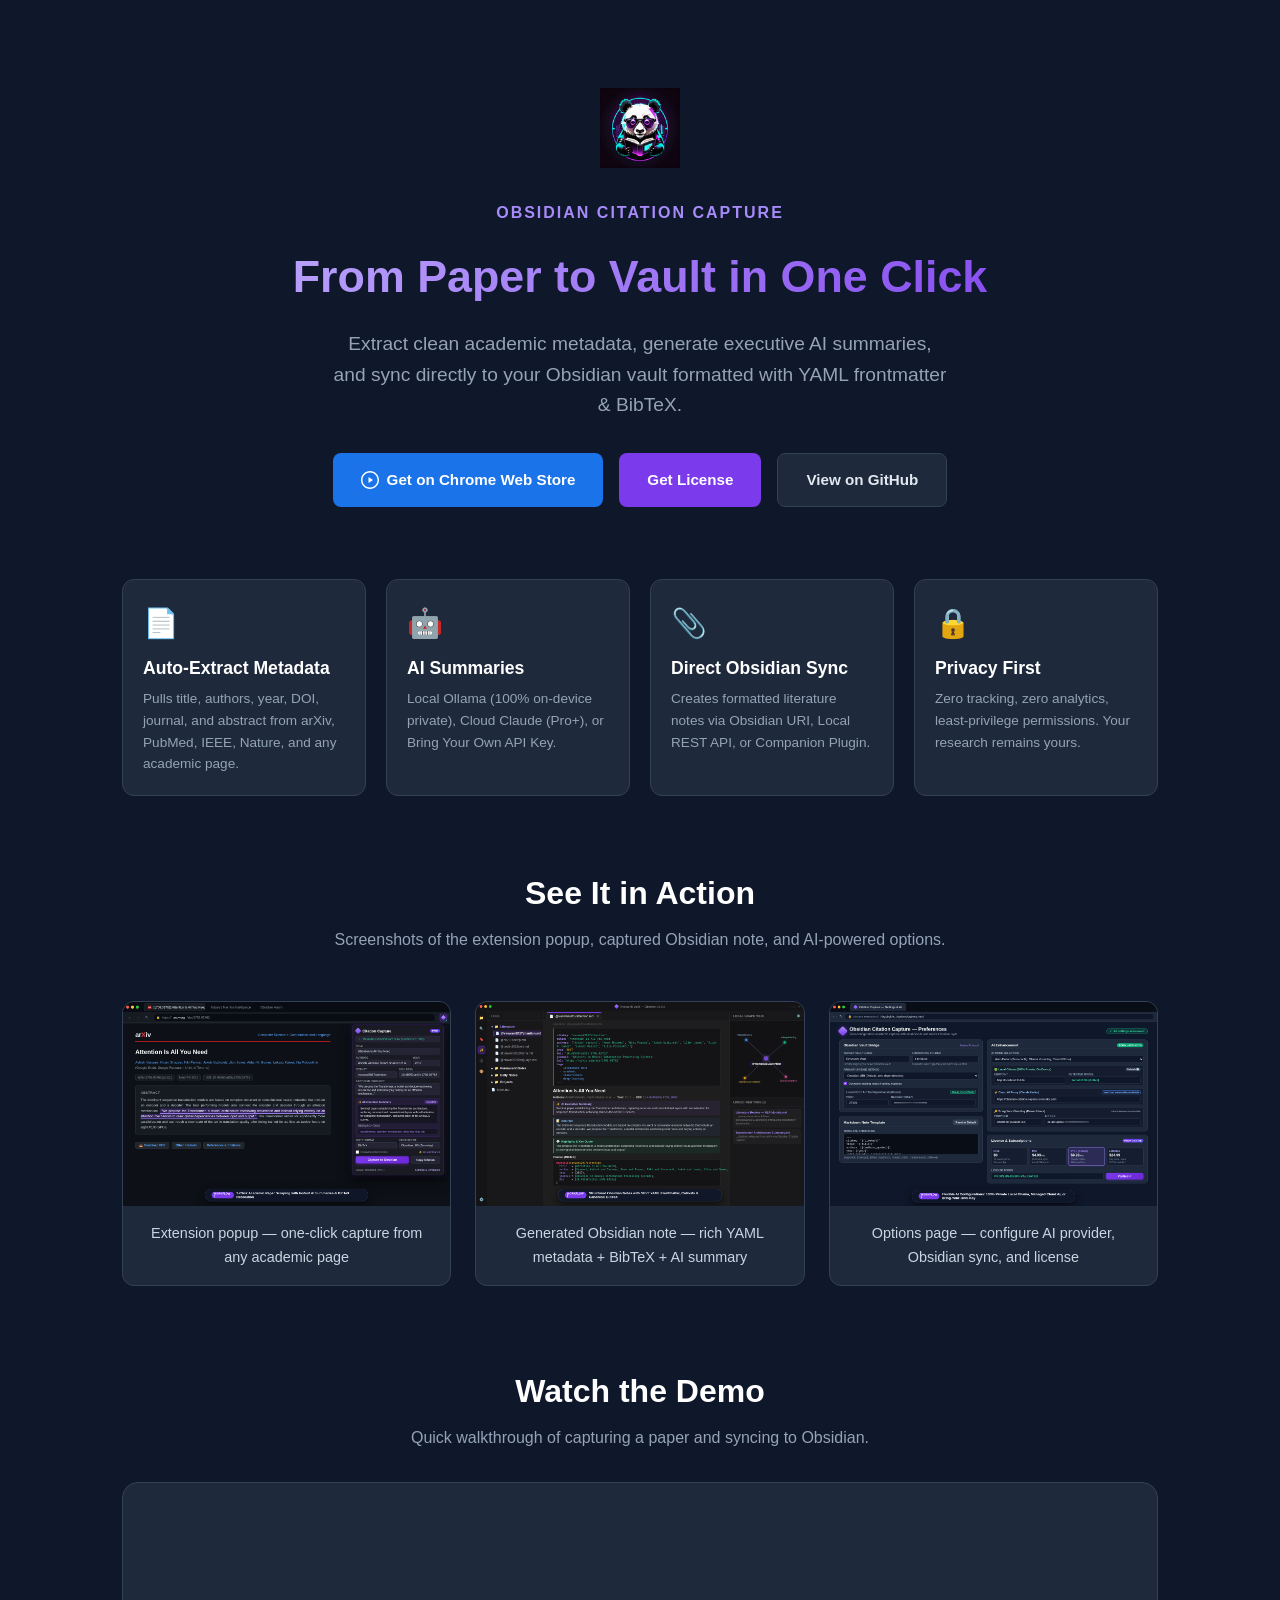
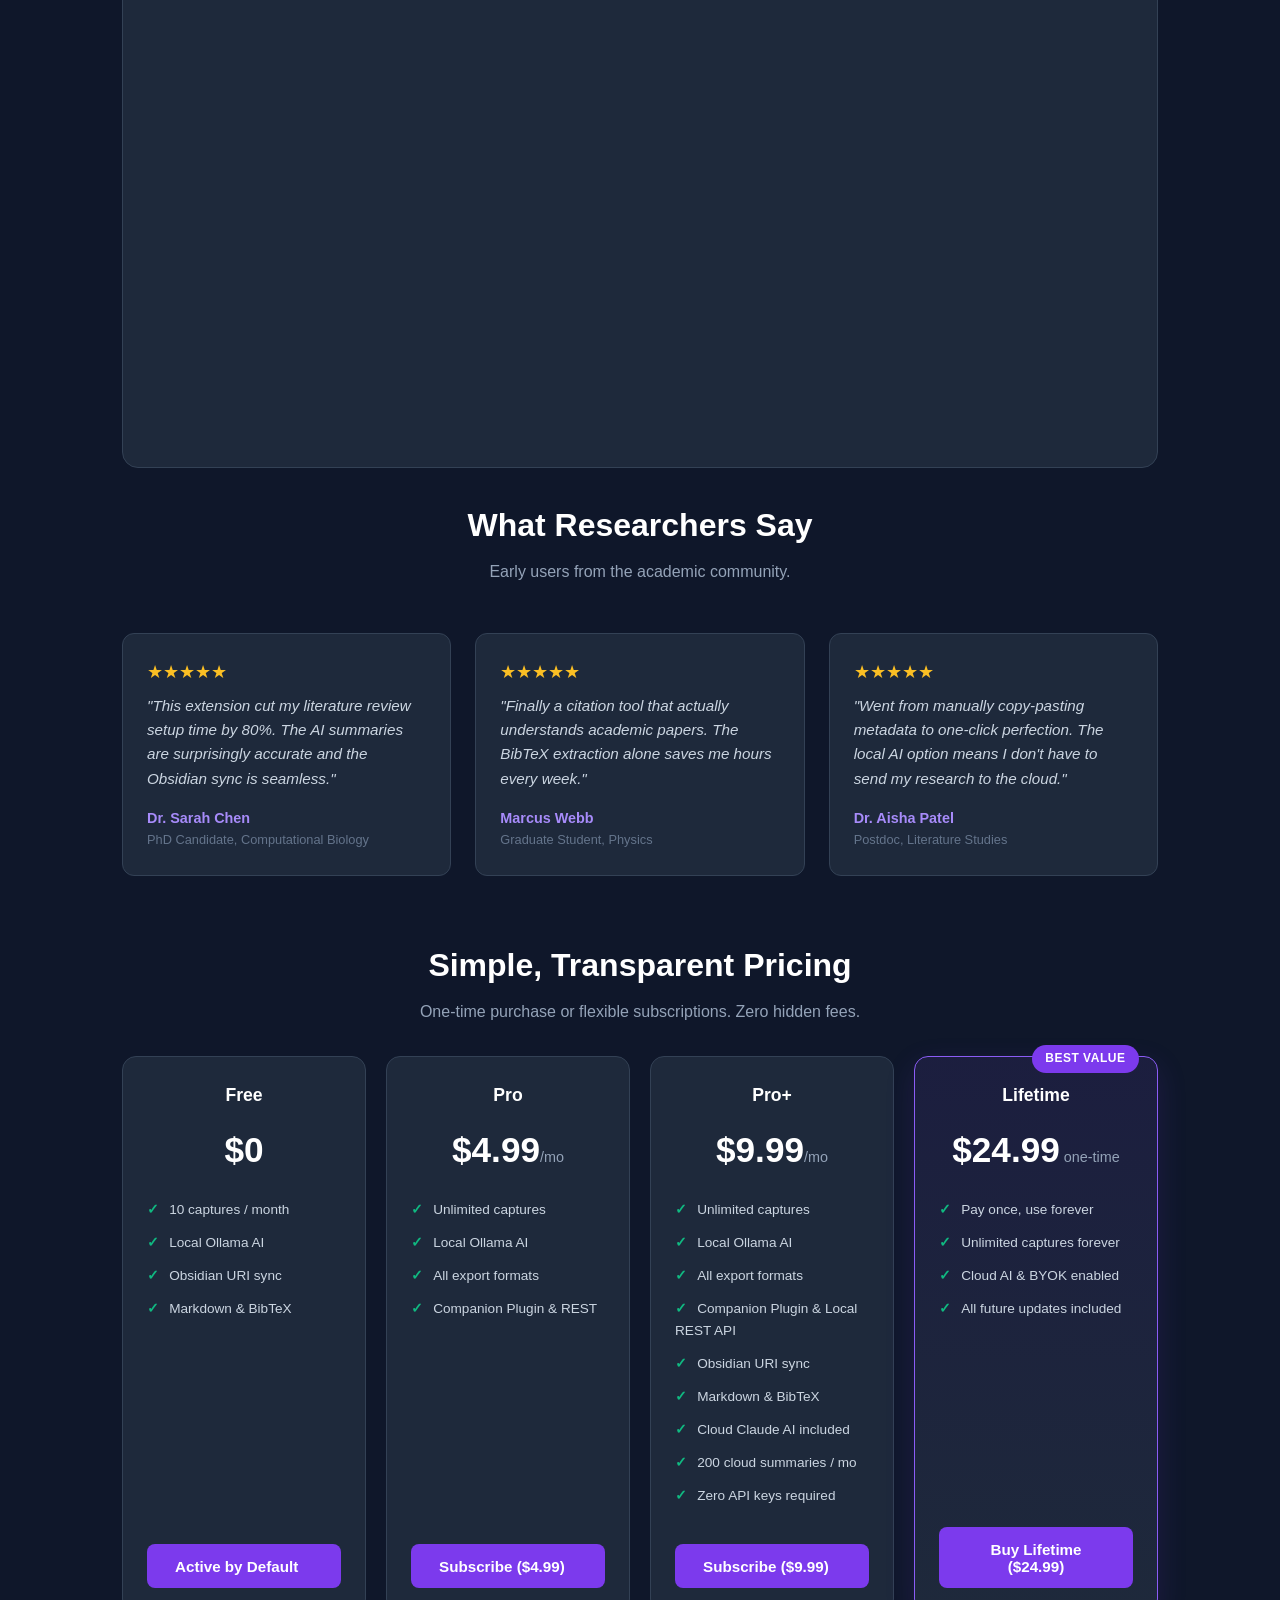
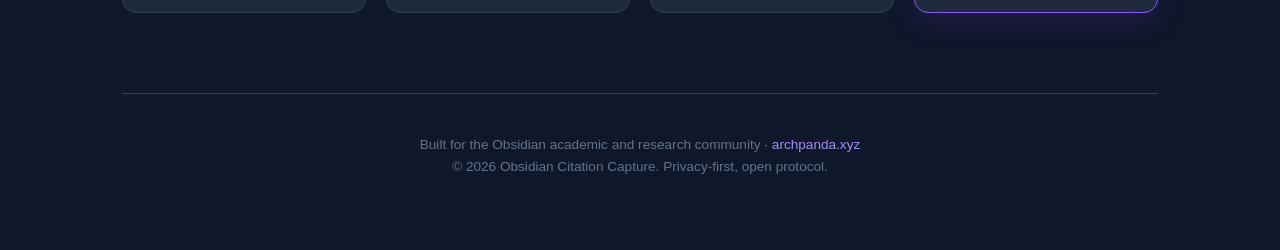
==== static/obsidian-citation-capture/index.html @ e4b8057d "Keep published site pages and their stylesheet assets together" ====
<!DOCTYPE html>
<html lang="en">
<head>
  <meta charset="UTF-8">
  <meta name="viewport" content="width=device-width, initial-scale=1.0">
  <title>Obsidian Citation Capture — From Paper to Vault in One Click</title>
  <meta name="description" content="Chrome extension that captures academic papers with AI metadata extraction directly into your Obsidian vault.">
  <style>
    * { margin: 0; padding: 0; box-sizing: border-box; }
    body {
      font-family: -apple-system, BlinkMacSystemFont, 'Segoe UI', Roboto, sans-serif;
      background: #0f172a;
      color: #f1f5f9;
      line-height: 1.6;
      min-height: 100vh;
    }
    .container { max-width: 1100px; margin: 0 auto; padding: 2rem; }
    header { text-align: center; padding: 3.5rem 0 2rem; }
    .logo { font-size: 1rem; color: #a78bfa; margin-bottom: 1rem; letter-spacing: 2px; text-transform: uppercase; font-weight: 700; }
    .hero-icon { width: 80px; height: 80px; margin-bottom: 1.5rem; }
    h1 { font-size: 2.8rem; background: linear-gradient(135deg, #c4b5fd, #7c3aed); -webkit-background-clip: text; -webkit-text-fill-color: transparent; margin-bottom: 1rem; font-weight: 800; }
    .subtitle { font-size: 1.2rem; color: #94a3b8; max-width: 620px; margin: 0 auto; }
    .cta-group { margin-top: 2rem; display: flex; gap: 1rem; justify-content: center; flex-wrap: wrap; }
    .btn { padding: 0.85rem 1.75rem; border-radius: 8px; text-decoration: none; font-weight: 600; font-size: 0.95rem; transition: all 0.2s; border: none; cursor: pointer; display: inline-flex; align-items: center; gap: 0.5rem; }
    .btn-primary { background: #7c3aed; color: white; }
    .btn-primary:hover { background: #6d28d9; transform: translateY(-2px); box-shadow: 0 10px 25px rgba(124, 58, 237, 0.35); }
    .btn-secondary { background: #1e293b; color: #e2e8f0; border: 1px solid #334155; }
    .btn-secondary:hover { background: #334155; transform: translateY(-2px); }
    .btn-chrome { background: #1a73e8; color: white; }
    .btn-chrome:hover { background: #1557b0; transform: translateY(-2px); }
    .btn-chrome svg { width: 18px; height: 18px; }
    .features { display: grid; grid-template-columns: repeat(auto-fit, minmax(220px, 1fr)); gap: 1.25rem; padding: 2.5rem 0; }
    .feature-card { background: #1e293b; border: 1px solid #334155; border-radius: 12px; padding: 1.25rem; transition: transform 0.2s, border-color 0.2s; }
    .feature-card:hover { transform: translateY(-4px); border-color: #7c3aed; }
    .feature-icon { font-size: 1.8rem; margin-bottom: 0.5rem; }
    h3 { color: #ffffff; margin-bottom: 0.4rem; font-size: 1.1rem; }
    .feature-card p { font-size: 0.85rem; color: #94a3b8; }

    /* Screenshots Section */
    .section-title { text-align: center; font-size: 2rem; color: #ffffff; margin-top: 2rem; margin-bottom: 0.5rem; }
    .section-sub { text-align: center; color: #94a3b8; margin-bottom: 2rem; font-size: 1rem; }
    .screenshots { display: grid; grid-template-columns: repeat(auto-fit, minmax(300px, 1fr)); gap: 1.5rem; padding: 1rem 0 3rem; }
    .screenshot-card { background: #1e293b; border: 1px solid #334155; border-radius: 12px; overflow: hidden; transition: transform 0.2s, border-color 0.2s; }
    .screenshot-card:hover { transform: translateY(-4px); border-color: #7c3aed; }
    .screenshot-card img { width: 100%; height: auto; display: block; }
    .screenshot-card p { padding: 1rem; font-size: 0.9rem; color: #cbd5e1; text-align: center; }

    /* Video Section */
    .video-section { background: #1e293b; border: 1px solid #334155; border-radius: 16px; padding: 3rem 2rem; text-align: center; margin: 2rem 0; }
    .video-placeholder { background: #0f172a; border: 2px dashed #334155; border-radius: 12px; padding: 3rem 2rem; margin-top: 1.5rem; }
    .video-placeholder p { color: #64748b; font-size: 1rem; }

    /* Testimonials */
    .testimonials { display: grid; grid-template-columns: repeat(auto-fit, minmax(280px, 1fr)); gap: 1.5rem; padding: 1rem 0 3rem; }
    .testimonial-card { background: #1e293b; border: 1px solid #334155; border-radius: 12px; padding: 1.5rem; }
    .testimonial-card p { font-style: italic; color: #cbd5e1; margin-bottom: 1rem; font-size: 0.95rem; }
    .testimonial-card .author { color: #a78bfa; font-weight: 600; font-size: 0.9rem; }
    .testimonial-card .role { color: #64748b; font-size: 0.8rem; }
    .stars { color: #fbbf24; margin-bottom: 0.5rem; font-size: 1.1rem; }

    .pricing-title { text-align: center; color: #ffffff; margin-top: 1rem; margin-bottom: 0.5rem; font-size: 2rem; }
    .pricing-sub { text-align: center; color: #94a3b8; margin-bottom: 2rem; }
    .pricing { display: grid; grid-template-columns: repeat(auto-fit, minmax(200px, 1fr)); gap: 1.25rem; padding-bottom: 3rem; }
    .price-card { background: #1e293b; border: 1px solid #334155; border-radius: 14px; padding: 1.5rem; text-align: center; position: relative; display: flex; flex-direction: column; justify-content: space-between; }
    .price-card.popular { border-color: #8b5cf6; background: linear-gradient(180deg, rgba(139, 92, 246, 0.1) 0%, #1e293b 100%); box-shadow: 0 10px 30px rgba(124, 58, 237, 0.15); }
    .badge { position: absolute; top: -12px; right: 18px; background: #7c3aed; color: white; padding: 0.25rem 0.85rem; border-radius: 9999px; font-size: 0.75rem; font-weight: 700; text-transform: uppercase; letter-spacing: 0.5px; }
    .price { font-size: 2.2rem; font-weight: 800; color: #ffffff; margin: 0.75rem 0; }
    .price span { font-size: 0.9rem; font-weight: 400; color: #94a3b8; }
    ul { list-style: none; text-align: left; margin: 1rem 0; font-size: 0.85rem; }
    ul li { padding: 0.35rem 0; color: #cbd5e1; }
    ul li::before { content: "✓ "; color: #10b981; font-weight: bold; margin-right: 0.4rem; }
    .card-footer { margin-top: auto; padding-top: 1rem; }
    footer { text-align: center; padding: 2.5rem 0; border-top: 1px solid #334155; margin-top: 2rem; color: #64748b; font-size: 0.85rem; }
    a { color: #a78bfa; text-decoration: none; }
    a:hover { text-decoration: underline; }

    /* Modal */
    #success-modal { display: none; position: fixed; top: 0; left: 0; width: 100%; height: 100%; background: rgba(0,0,0,0.85); z-index: 1000; justify-content: center; align-items: center; padding: 20px; }
    .modal-content { background: #1e293b; border: 2px solid #7c3aed; border-radius: 16px; padding: 2.5rem; max-width: 520px; width: 100%; text-align: center; box-shadow: 0 25px 50px rgba(0,0,0,0.7); }
  </style>
</head>
<body>
  <div class="container">
    <header>
      <img src="images/icon-128.png" alt="Cyberpanda" alt="Obsidian Citation Capture" class="hero-icon">
      <div class="logo">Obsidian Citation Capture</div>
      <h1>From Paper to Vault in One Click</h1>
      <p class="subtitle">Extract clean academic metadata, generate executive AI summaries, and sync directly to your Obsidian vault formatted with YAML frontmatter & BibTeX.</p>
      <div class="cta-group">
        <a href="https://chromewebstore.google.com/detail/obsidian-citation-capture/oodaphanphjoihaiceepjpbgmeffkbb" target="_blank" class="btn btn-chrome">
          <svg viewBox="0 0 24 24" fill="currentColor"><path d="M12 0C5.373 0 0 5.373 0 12s5.373 12 12 12 12-5.373 12-12S18.627 0 12 0zm0 22c-5.523 0-10-4.477-10-10S6.477 2 12 2s10 4.477 10 10-4.477 10-10 10zm-2-6l6-4-6-4v8z"/></svg>
          Get on Chrome Web Store
        </a>
        <a href="#pricing" class="btn btn-primary">Get License</a>
        <a href="https://github.com/scottyad/obsidian-citation-capture" class="btn btn-secondary">View on GitHub</a>
      </div>
    </header>

    <section class="features">
      <div class="feature-card">
        <div class="feature-icon">📄</div>
        <h3>Auto-Extract Metadata</h3>
        <p>Pulls title, authors, year, DOI, journal, and abstract from arXiv, PubMed, IEEE, Nature, and any academic page.</p>
      </div>
      <div class="feature-card">
        <div class="feature-icon">🤖</div>
        <h3>AI Summaries</h3>
        <p>Local Ollama (100% on-device private), Cloud Claude (Pro+), or Bring Your Own API Key.</p>
      </div>
      <div class="feature-card">
        <div class="feature-icon">📎</div>
        <h3>Direct Obsidian Sync</h3>
        <p>Creates formatted literature notes via Obsidian URI, Local REST API, or Companion Plugin.</p>
      </div>
      <div class="feature-card">
        <div class="feature-icon">🔒</div>
        <h3>Privacy First</h3>
        <p>Zero tracking, zero analytics, least-privilege permissions. Your research remains yours.</p>
      </div>
    </section>

    <h2 class="section-title">See It in Action</h2>
    <p class="section-sub">Screenshots of the extension popup, captured Obsidian note, and AI-powered options.</p>
    <section class="screenshots">
      <div class="screenshot-card">
        <img src="images/screenshot-1.png" alt="Extension popup capturing paper metadata">
        <p>Extension popup — one-click capture from any academic page</p>
      </div>
      <div class="screenshot-card">
        <img src="images/screenshot-2.png" alt="Generated Obsidian literature note">
        <p>Generated Obsidian note — rich YAML metadata + BibTeX + AI summary</p>
      </div>
      <div class="screenshot-card">
        <img src="images/screenshot-3.png" alt="Extension options with AI settings">
        <p>Options page — configure AI provider, Obsidian sync, and license</p>
      </div>
    </section>

    <h2 class="section-title">Watch the Demo</h2>
    <p class="section-sub">Quick walkthrough of capturing a paper and syncing to Obsidian.</p>
    <section class="video-section">
      <iframe width="100%" height="480" src="https://www.youtube.com/embed/WRngXoEkcUo" title="Obsidian Citation Capture Demo" frameborder="0" allow="accelerometer; autoplay; clipboard-write; encrypted-media; gyroscope; picture-in-picture; web-share" allowfullscreen style="border-radius:12px; max-width:100%;"></iframe>
    </section>

    <h2 class="section-title">What Researchers Say</h2>
    <p class="section-sub">Early users from the academic community.</p>
    <section class="testimonials">
      <div class="testimonial-card">
        <div class="stars">★★★★★</div>
        <p>"This extension cut my literature review setup time by 80%. The AI summaries are surprisingly accurate and the Obsidian sync is seamless."</p>
        <div class="author">Dr. Sarah Chen</div>
        <div class="role">PhD Candidate, Computational Biology</div>
      </div>
      <div class="testimonial-card">
        <div class="stars">★★★★★</div>
        <p>"Finally a citation tool that actually understands academic papers. The BibTeX extraction alone saves me hours every week."</p>
        <div class="author">Marcus Webb</div>
        <div class="role">Graduate Student, Physics</div>
      </div>
      <div class="testimonial-card">
        <div class="stars">★★★★★</div>
        <p>"Went from manually copy-pasting metadata to one-click perfection. The local AI option means I don't have to send my research to the cloud."</p>
        <div class="author">Dr. Aisha Patel</div>
        <div class="role">Postdoc, Literature Studies</div>
      </div>
    </section>

    <section id="pricing">
      <h2 class="pricing-title">Simple, Transparent Pricing</h2>
      <p class="pricing-sub">One-time purchase or flexible subscriptions. Zero hidden fees.</p>
      <div class="pricing">
        <div class="price-card">
          <div>
            <h3>Free</h3>
            <div class="price">$0</div>
            <ul>
              <li>10 captures / month</li>
              <li>Local Ollama AI</li>
              <li>Obsidian URI sync</li>
              <li>Markdown & BibTeX</li>
            </ul>
          </div>
          <div class="card-footer">
            <button class="btn btn-primary" style="width:100%;" onclick="alert('The Free tier is active by default in the extension!')">Active by Default</button>
          </div>
        </div>

        <div class="price-card">
          <div>
            <h3>Pro</h3>
            <div class="price">$4.99<span>/mo</span></div>
            <ul>
              <li>Unlimited captures</li>
              <li>Local Ollama AI</li>
              <li>All export formats</li>
              <li>Companion Plugin & REST</li>
            </ul>
          </div>
          <div class="card-footer">
            <button class="btn btn-primary" style="width:100%;" onclick="startCheckout('pro', this)">Subscribe ($4.99)</button>
          </div>
        </div>

        <div class="price-card">
          <div>
            <h3>Pro+</h3>
            <div class="price">$9.99<span>/mo</span></div>
            <ul>
              <li>Unlimited captures</li>
              <li>Local Ollama AI</li>
              <li>All export formats</li>
              <li>Companion Plugin &amp; Local REST API</li>
              <li>Obsidian URI sync</li>
              <li>Markdown &amp; BibTeX</li>
              <li>Cloud Claude AI included</li>
              <li>200 cloud summaries / mo</li>
              <li>Zero API keys required</li>
            </ul>
          </div>
          <div class="card-footer">
            <button class="btn btn-primary" style="width:100%;" onclick="startCheckout('pro_plus', this)">Subscribe ($9.99)</button>
          </div>
        </div>

        <div class="price-card popular">
          <div class="badge">Best Value</div>
          <div>
            <h3>Lifetime</h3>
            <div class="price">$24.99<span> one-time</span></div>
            <ul>
              <li>Pay once, use forever</li>
              <li>Unlimited captures forever</li>
              <li>Cloud AI & BYOK enabled</li>
              <li>All future updates included</li>
            </ul>
          </div>
          <div class="card-footer">
            <button class="btn btn-primary" style="width:100%;" onclick="startCheckout('lifetime', this)">Buy Lifetime ($24.99)</button>
          </div>
        </div>
      </div>
    </section>

    <div id="success-modal">
      <div class="modal-content">
        <h2 style="color:#10b981; margin-bottom:1rem; font-size: 1.8rem;">🎉 Thank You!</h2>
        <p id="success-message" style="color:#94a3b8; margin-bottom:1.5rem;">Your payment was successful. Here is your license key:</p>
        <div id="license-display" style="margin:1.5rem 0; padding:1.25rem; background:#090d16; border:2px dashed #7c3aed; border-radius:10px;">
          <code id="license-key" style="font-size:1.3rem; color:#a78bfa; font-weight:bold; letter-spacing:1px; word-break:break-all;">Loading key...</code>
          <div style="margin-top:1rem;">
            <button id="copy-modal-btn" onclick="copyLicense()" style="background:#7c3aed; color:white; border:none; padding:0.6rem 1.5rem; border-radius:6px; font-weight:600; cursor:pointer;">Copy Key</button>
          </div>
        </div>
        <div style="text-align:left; background:rgba(0,0,0,0.2); border-radius:8px; padding:12px 16px; margin: 15px 0; font-size:12px; color:#cbd5e1;">
          <strong>To activate in extension:</strong>
          <ol style="margin: 4px 0 0 16px; padding: 0;">
            <li>Click Obsidian Citation Capture in Chrome toolbar.</li>
            <li>Click <strong>🔑 Key</strong> (or open Settings).</li>
            <li>Paste your key and click <strong>Activate</strong>.</li>
          </ol>
        </div>
        <button onclick="closeModal()" style="margin-top:0.5rem; background:transparent; border:1px solid #64748b; color:#94a3b8; padding:0.6rem 1.5rem; border-radius:6px; cursor:pointer;">Close</button>
      </div>
    </div>

    <footer>
      <p>Built for the Obsidian academic and research community · <a href="https://archpanda.xyz">archpanda.xyz</a></p>
      <p>© 2026 Obsidian Citation Capture. Privacy-first, open protocol.</p>
    </footer>
  </div>

  <script>
    const API_BASE = 'https://cite.archpanda.xyz';

    async function startCheckout(tier, btn) {
      const origText = btn ? btn.textContent : '';
      if (btn) {
        btn.disabled = true;
        btn.textContent = 'Opening Stripe...';
      }

      try {
        const response = await fetch(`${API_BASE}/api/v1/stripe/create-checkout-session`, {
          method: 'POST',
          headers: { 'Content-Type': 'application/json' },
          body: JSON.stringify({
            tier: tier,
            success_url: window.location.origin + window.location.pathname + '?session_id={CHECKOUT_SESSION_ID}',
            cancel_url: window.location.origin + window.location.pathname
          })
        });

        if (!response.ok) {
          const error = await response.json().catch(() => ({}));
          throw new Error(error.detail || `HTTP ${response.status}`);
        }

        const data = await response.json();
        const checkoutUrl = data.url || data.checkout_url;
        if (checkoutUrl) {
          window.location.href = checkoutUrl;
        } else {
          throw new Error('No checkout URL returned by server');
        }
      } catch (err) {
        alert('Checkout error: ' + err.message);
        console.error('Checkout error:', err);
      } finally {
        if (btn) {
          btn.disabled = false;
          btn.textContent = origText;
        }
      }
    }

    async function checkSessionStatus() {
      const urlParams = new URLSearchParams(window.location.search);
      const sessionId = urlParams.get('session_id');

      if (sessionId) {
        document.getElementById('success-modal').style.display = 'flex';
        try {
          const response = await fetch(`${API_BASE}/api/v1/stripe/session-status?session_id=${encodeURIComponent(sessionId)}`);
          const data = await response.json();

          if (data.status === 'complete' && data.license_key) {
            document.getElementById('license-key').textContent = data.license_key;
            document.getElementById('success-message').textContent = 'Your license key is ready:';
          } else {
            document.getElementById('license-key').textContent = 'Key sent to ' + (data.customer_email || 'your email');
          }
        } catch (err) {
          console.error('Failed to check session:', err);
          document.getElementById('license-key').textContent = 'Check your email for your license key.';
        }
      }
    }

    function copyLicense() {
      const key = document.getElementById('license-key').textContent;
      if (key && !key.includes('Check') && !key.includes('Loading')) {
        navigator.clipboard.writeText(key).then(() => {
          const copyBtn = document.getElementById('copy-modal-btn');
          copyBtn.textContent = '✓ Copied!';
          setTimeout(() => { copyBtn.textContent = 'Copy Key'; }, 3000);
        });
      }
    }

    function closeModal() {
      document.getElementById('success-modal').style.display = 'none';
      window.history.replaceState({}, document.title, window.location.pathname);
    }

    checkSessionStatus();
  </script>
</body>
</html>
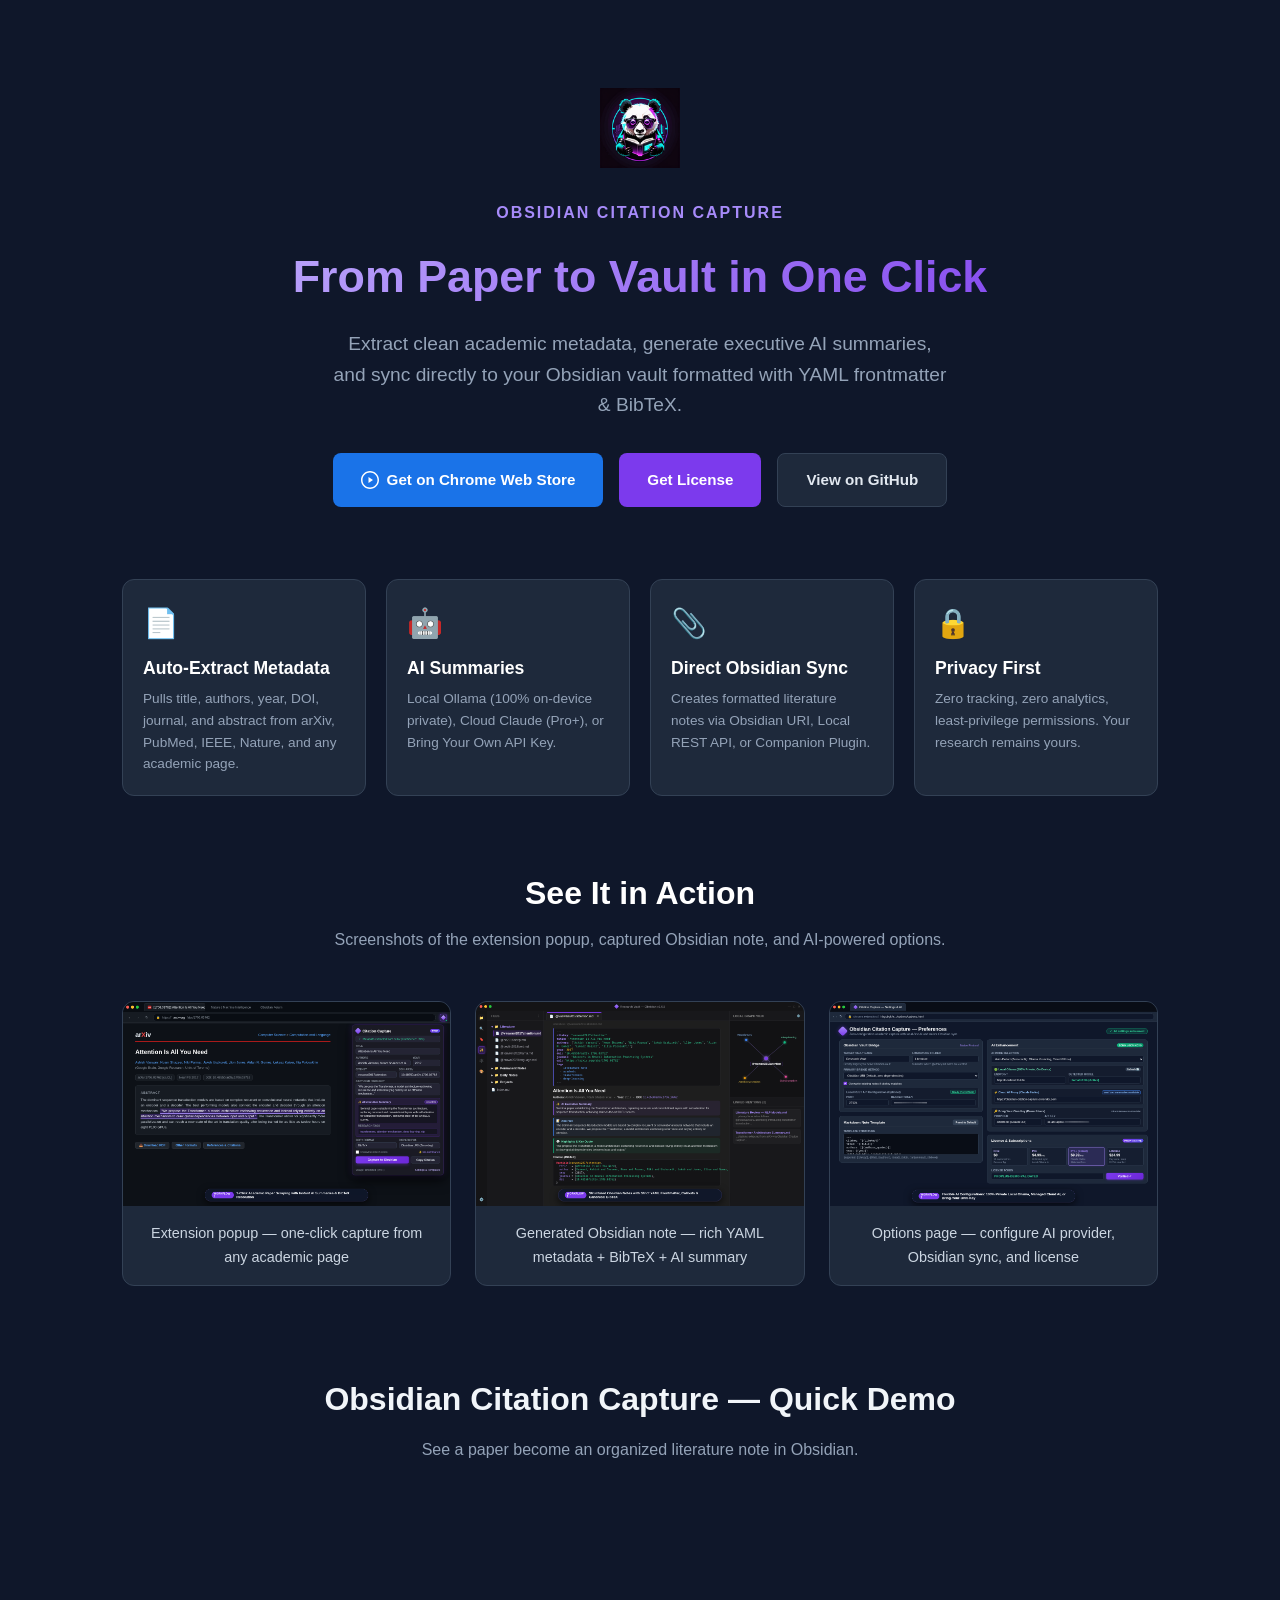
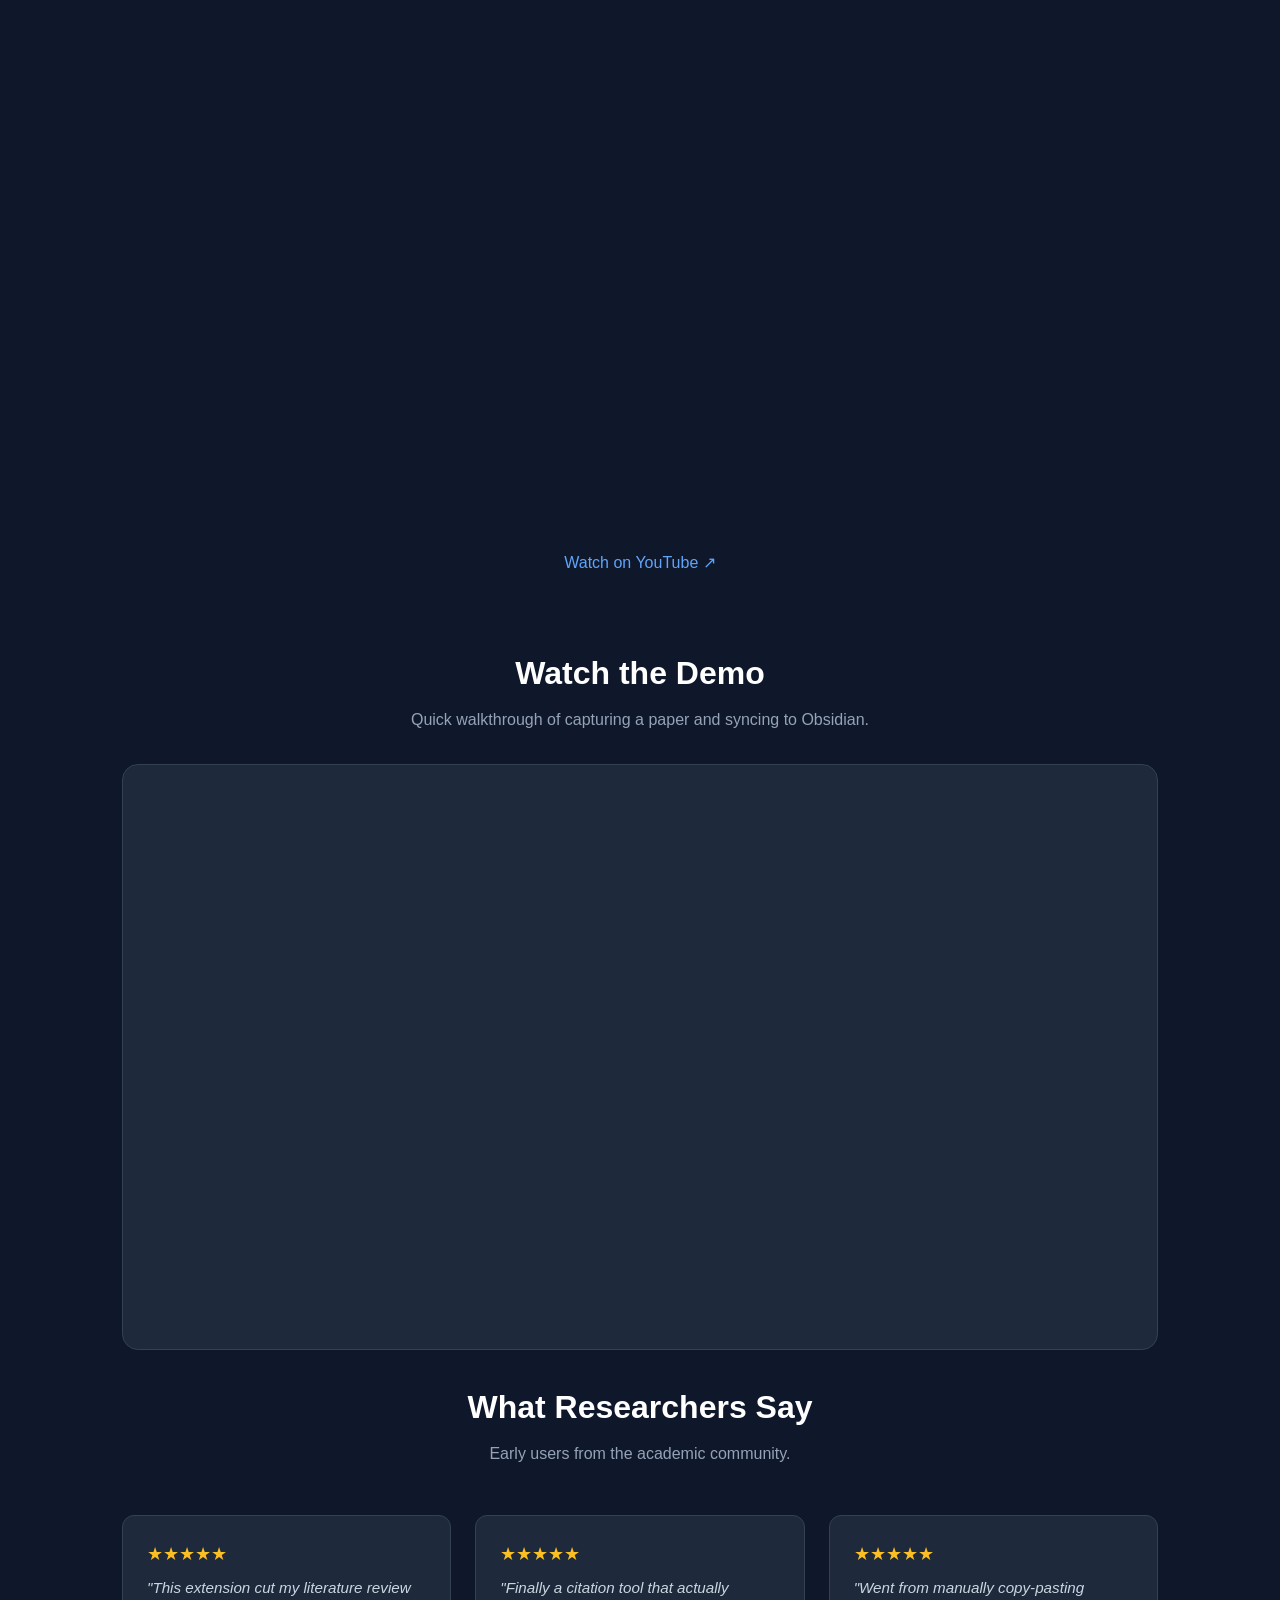
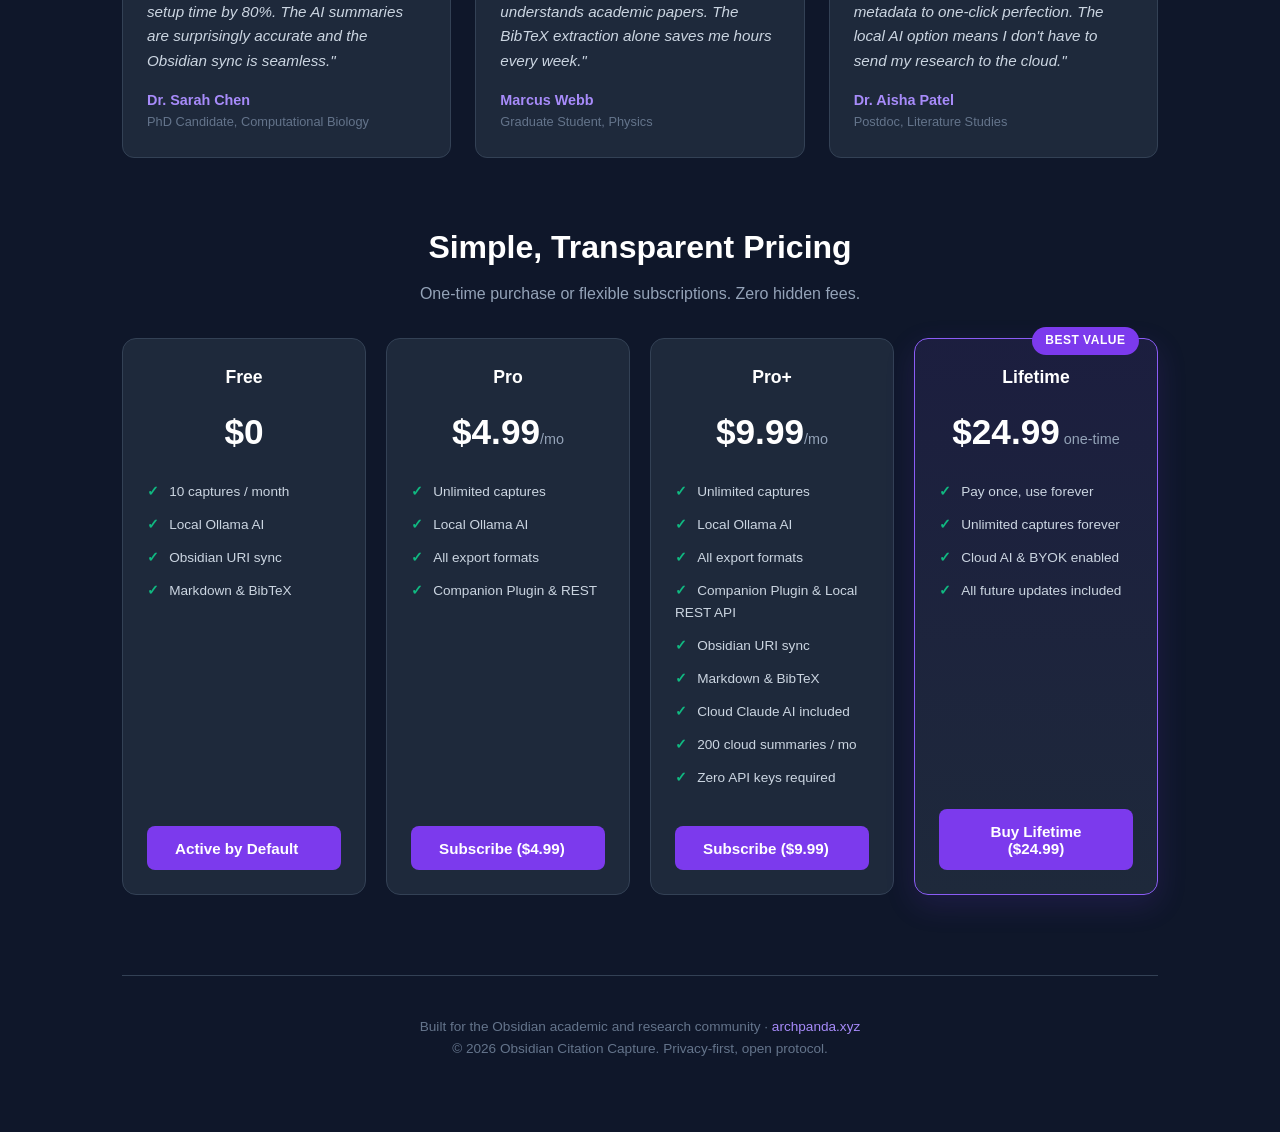
==== commit f1ae3621: "Add matching YouTube Shorts to both tool pages" ====
--- a/static/obsidian-citation-capture/index.html
+++ b/static/obsidian-citation-capture/index.html
@@ -136,6 +136,15 @@
       </div>
     </section>
 
+    <section aria-labelledby="short-demo-title" style="padding: 2.5rem 1rem; text-align: center;">
+      <h2 id="short-demo-title" style="font-size: 2rem; margin-bottom: 0.75rem;">Obsidian Citation Capture — Quick Demo</h2>
+      <p style="color: #94a3b8; margin-bottom: 1.5rem;">See a paper become an organized literature note in Obsidian.</p>
+      <div style="width: 100%; max-width: 360px; aspect-ratio: 9 / 16; margin: 0 auto;">
+        <iframe src="https://www.youtube-nocookie.com/embed/tWfKmzsaEPc" title="Obsidian Citation Capture YouTube Short" loading="lazy" allow="accelerometer; autoplay; clipboard-write; encrypted-media; gyroscope; picture-in-picture; web-share" allowfullscreen style="width: 100%; height: 100%; border: 0; border-radius: 12px;"></iframe>
+      </div>
+      <p style="margin-top: 1rem;"><a href="https://www.youtube.com/watch?v=tWfKmzsaEPc" target="_blank" rel="noopener noreferrer" style="color: #60a5fa;">Watch on YouTube ↗</a></p>
+    </section>
+
     <h2 class="section-title">Watch the Demo</h2>
     <p class="section-sub">Quick walkthrough of capturing a paper and syncing to Obsidian.</p>
     <section class="video-section">
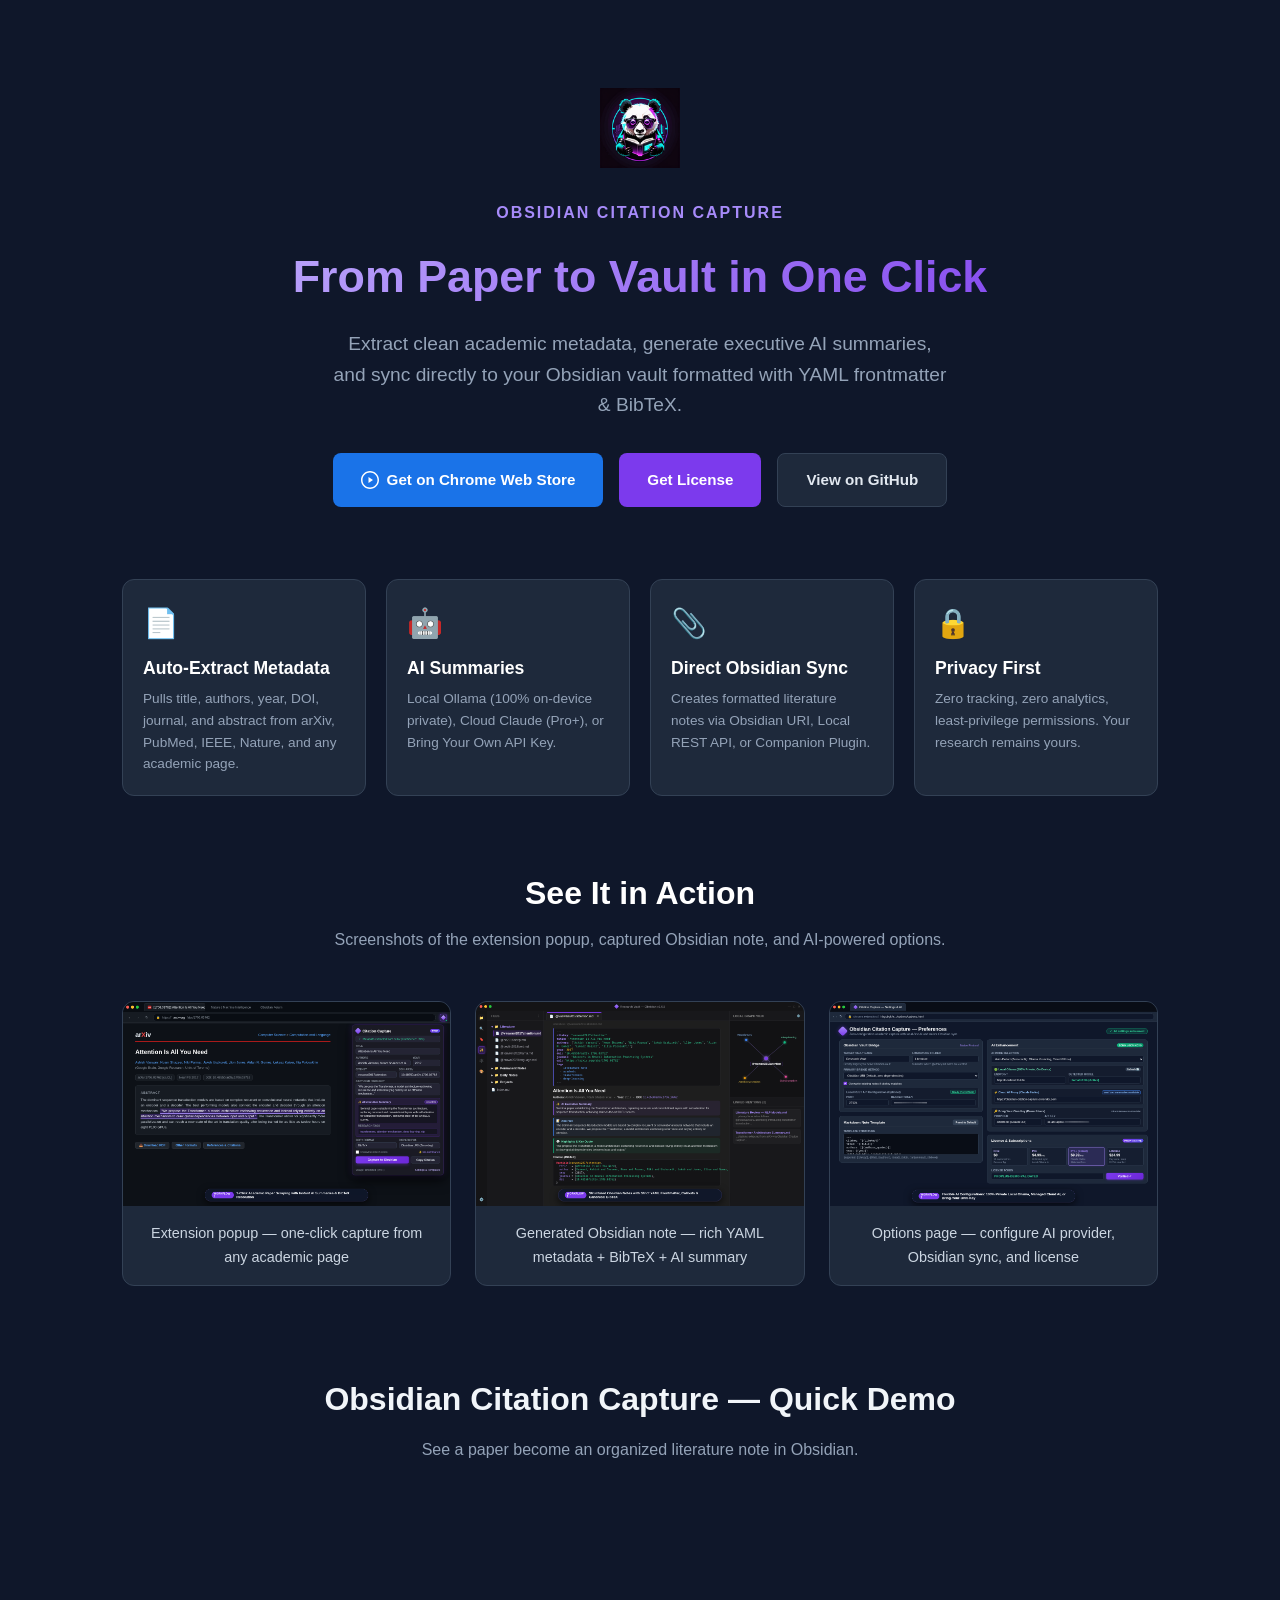
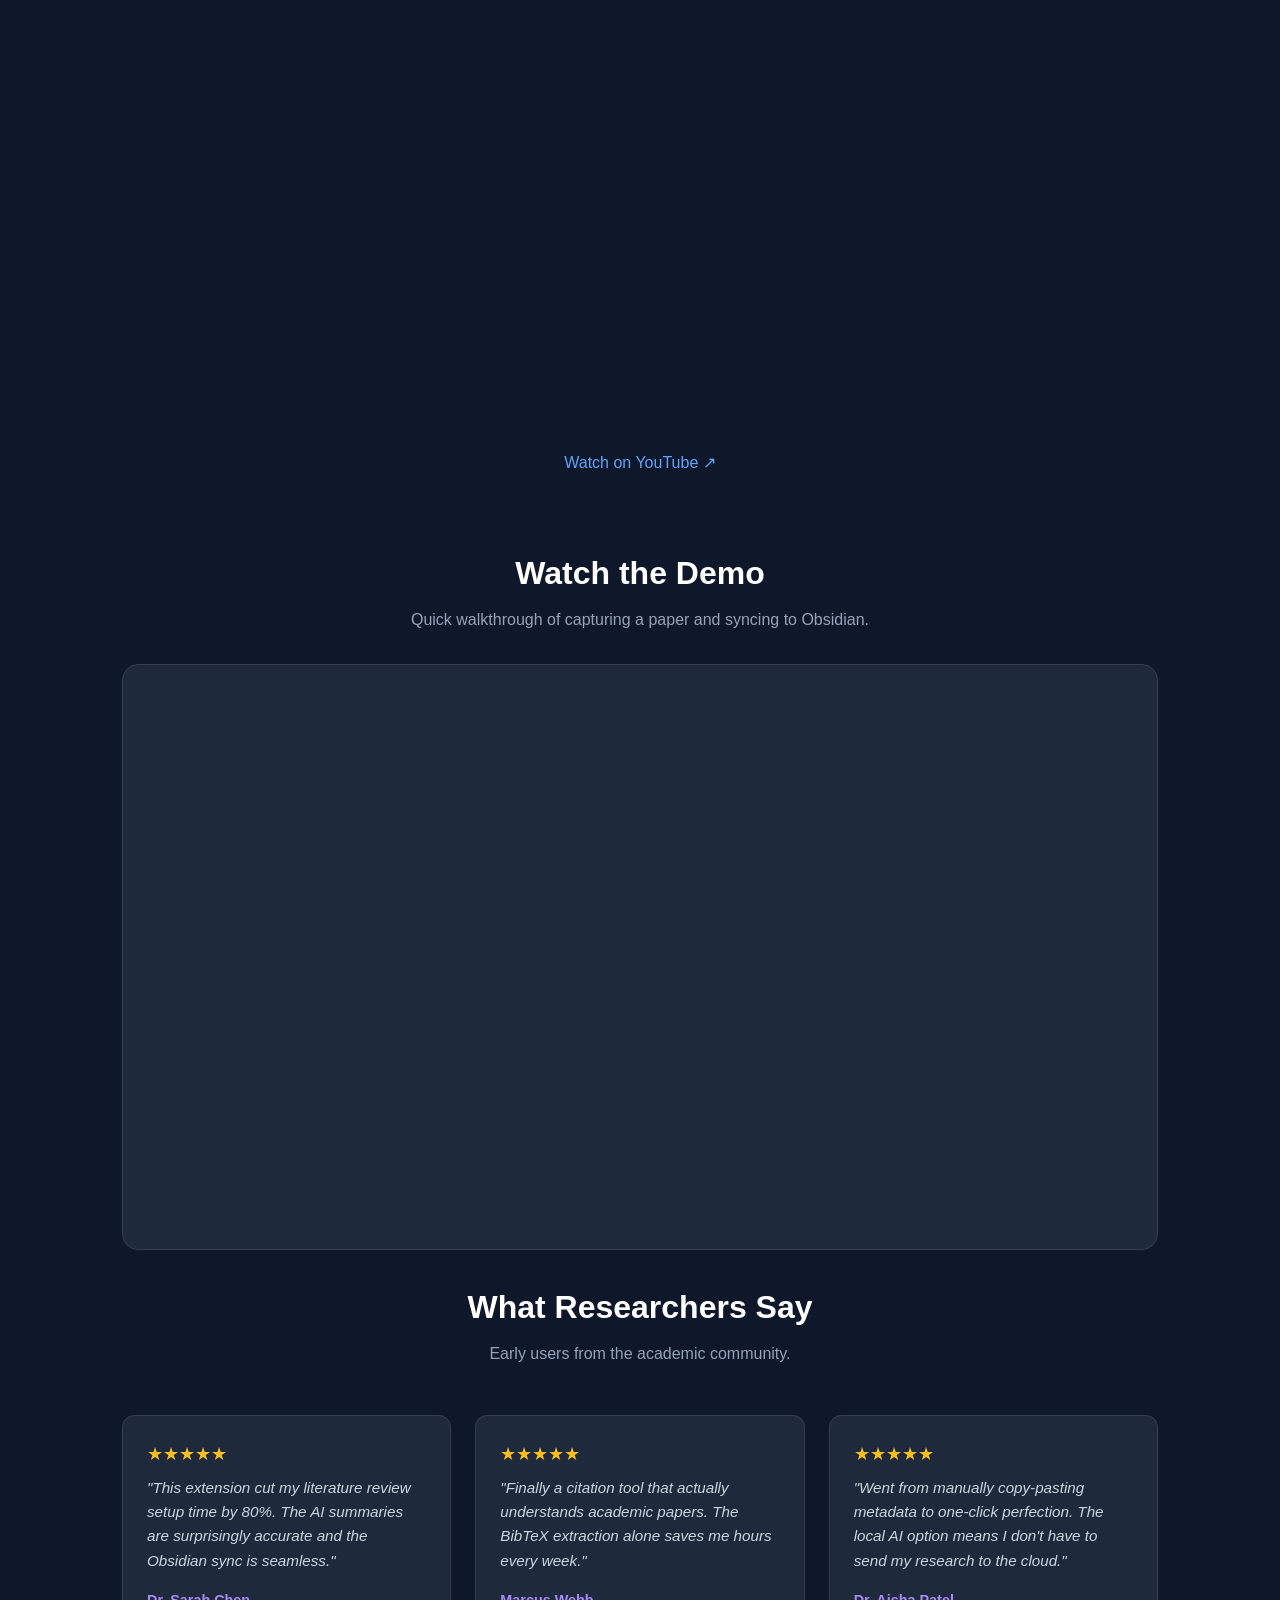
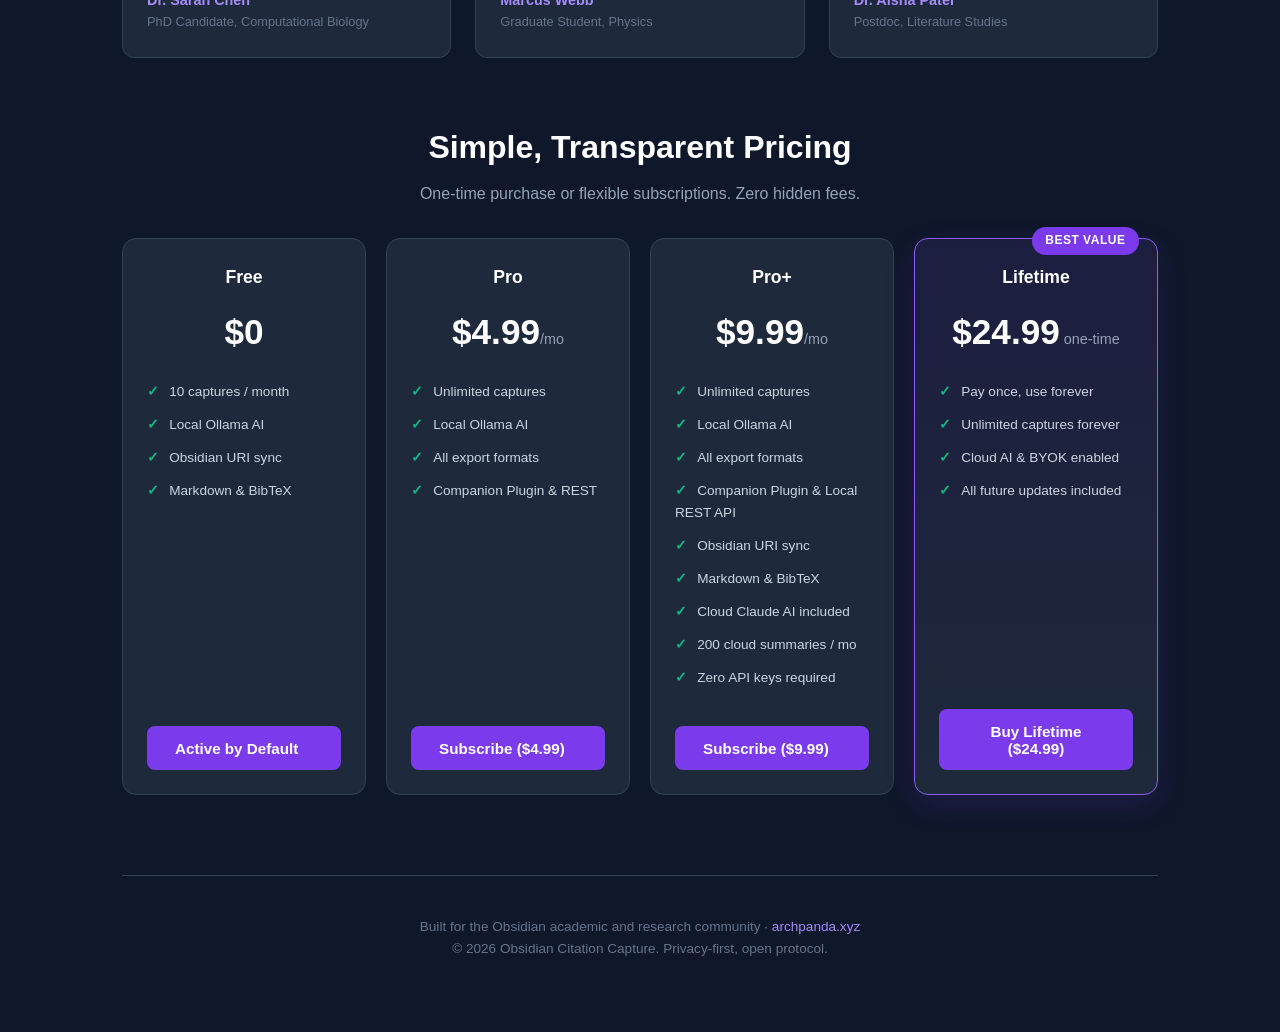
==== commit 35ff5659: "Show Citation Capture demo in landscape" ====
--- a/static/obsidian-citation-capture/index.html
+++ b/static/obsidian-citation-capture/index.html
@@ -139,7 +139,7 @@
     <section aria-labelledby="short-demo-title" style="padding: 2.5rem 1rem; text-align: center;">
       <h2 id="short-demo-title" style="font-size: 2rem; margin-bottom: 0.75rem;">Obsidian Citation Capture — Quick Demo</h2>
       <p style="color: #94a3b8; margin-bottom: 1.5rem;">See a paper become an organized literature note in Obsidian.</p>
-      <div style="width: 100%; max-width: 360px; aspect-ratio: 9 / 16; margin: 0 auto;">
+      <div style="width: 100%; max-width: 960px; aspect-ratio: 16 / 9; margin: 0 auto;">
         <iframe src="https://www.youtube-nocookie.com/embed/tWfKmzsaEPc" title="Obsidian Citation Capture YouTube Short" loading="lazy" allow="accelerometer; autoplay; clipboard-write; encrypted-media; gyroscope; picture-in-picture; web-share" allowfullscreen style="width: 100%; height: 100%; border: 0; border-radius: 12px;"></iframe>
       </div>
       <p style="margin-top: 1rem;"><a href="https://www.youtube.com/watch?v=tWfKmzsaEPc" target="_blank" rel="noopener noreferrer" style="color: #60a5fa;">Watch on YouTube ↗</a></p>
